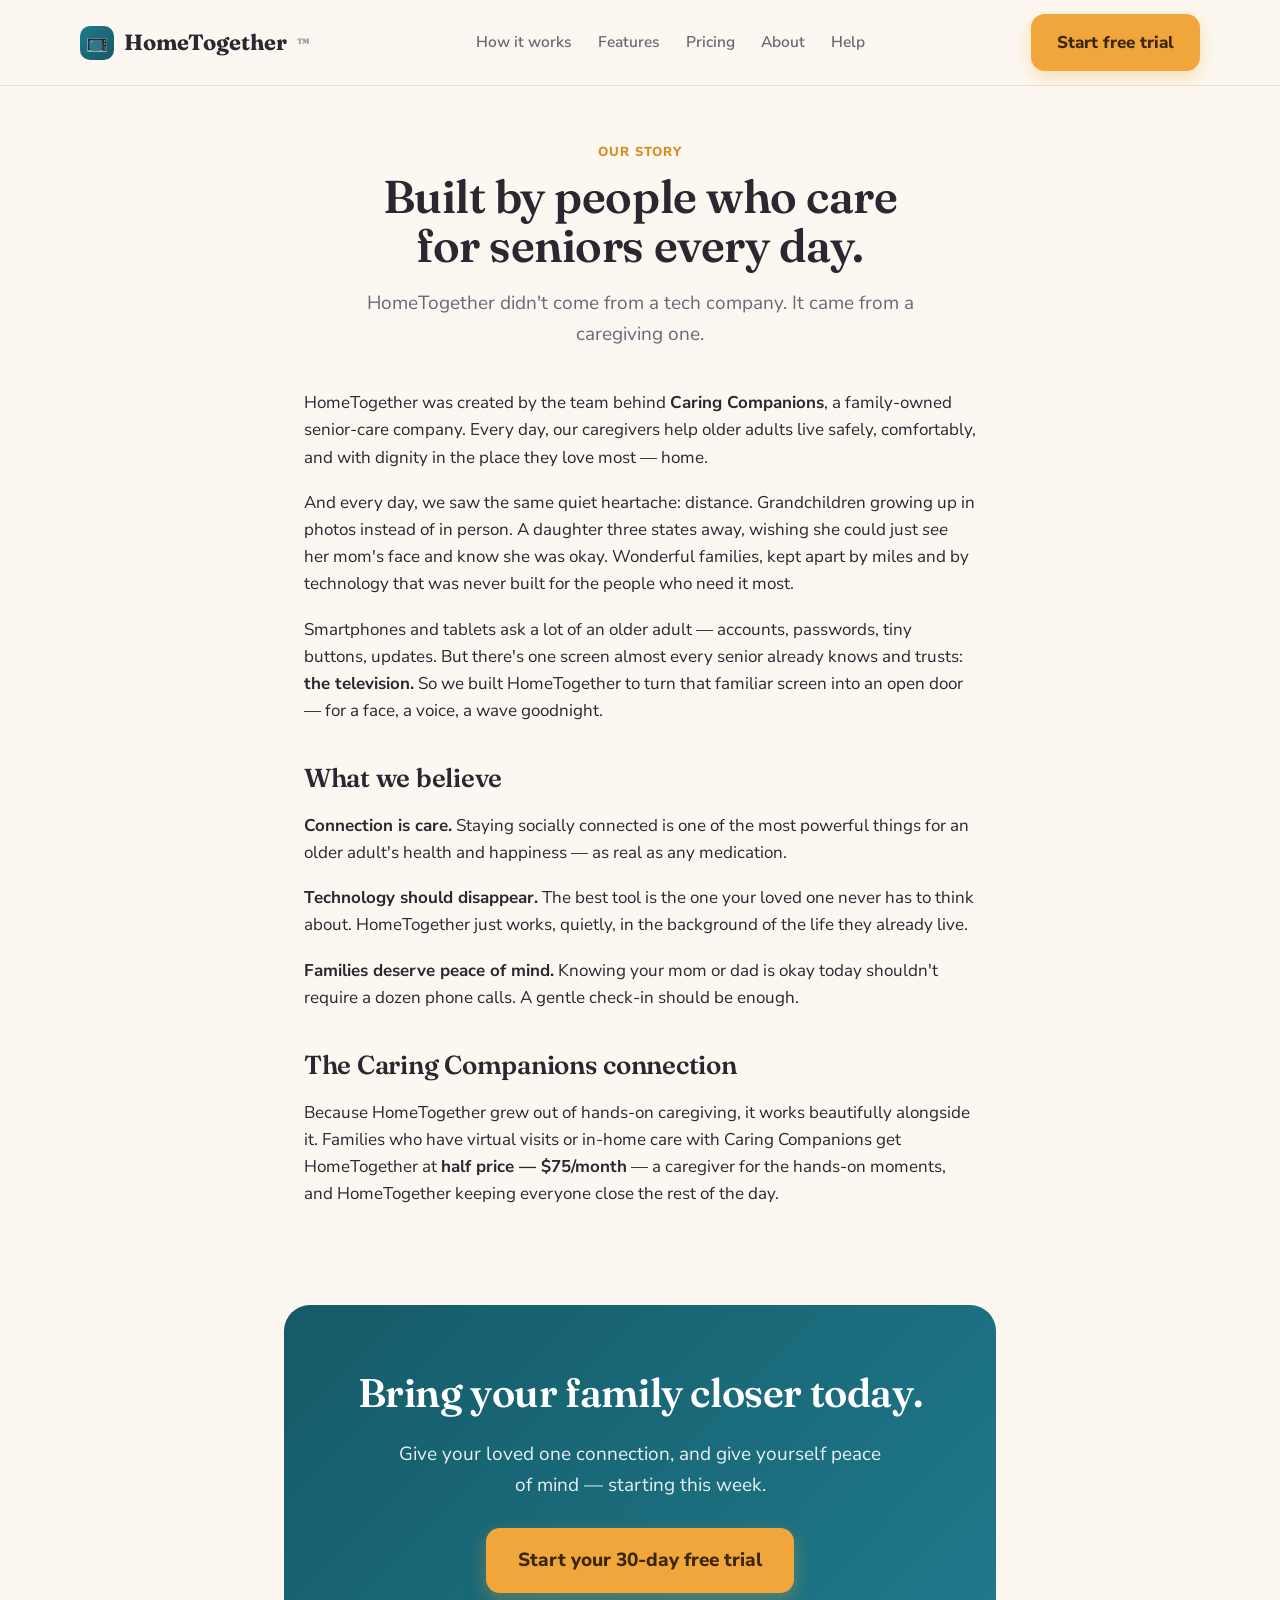
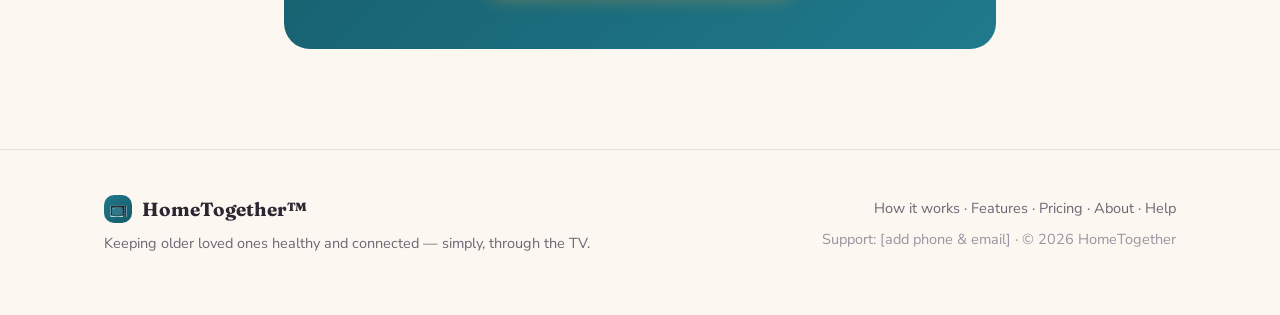
==== about.html @ 38fa2778 "HomeTogether: shared stylesheet + About & Help pages, wired nav - Extract all CSS into styles.css; i" ====
<!DOCTYPE html>
<html lang="en">
<head>
<meta charset="utf-8">
<meta name="viewport" content="width=device-width, initial-scale=1">
<title>About HomeTogether — Why We Built It</title>
<meta name="description" content="HomeTogether was created by the team behind Caring Companions to keep older loved ones connected to the people they love — simply, through the TV they already use.">
<link rel="canonical" href="https://tryhometogether.com/about.html">
<meta property="og:type" content="website">
<meta property="og:title" content="About HomeTogether — Why We Built It">
<meta property="og:description" content="Built by people who care for seniors every day, to keep families close no matter the distance.">
<meta property="og:url" content="https://tryhometogether.com/about.html">
<link rel="preconnect" href="https://fonts.googleapis.com">
<link rel="preconnect" href="https://fonts.gstatic.com" crossorigin>
<link href="https://fonts.googleapis.com/css2?family=Fraunces:opsz,wght@9..144,400;9..144,500;9..144,600;9..144,700&family=Nunito+Sans:wght@400;500;600;700;800&display=swap" rel="stylesheet">
<link rel="stylesheet" href="styles.css">
</head>
<body>

<header class="site">
  <div class="wrap row">
    <a class="brand" href="index.html"><span class="mark">📺</span>HomeTogether<span class="tm">™</span></a>
    <nav class="main">
      <a href="index.html#how">How it works</a>
      <a href="index.html#features">Features</a>
      <a href="index.html#pricing">Pricing</a>
      <a href="about.html">About</a>
      <a href="help.html">Help</a>
    </nav>
    <span class="hdr-cta"><a href="index.html#pricing" class="btn btn-primary">Start free trial</a></span>
  </div>
</header>

<section style="padding:56px 0 20px;text-align:center;">
  <div class="wrap narrow">
    <p class="sec-eyebrow">Our story</p>
    <h1 style="font-size:clamp(32px,5vw,46px);line-height:1.06;">Built by people who care for seniors every day.</h1>
    <p style="font-size:19px;color:var(--muted);margin:18px auto 0;max-width:52ch;">HomeTogether didn't come from a tech company. It came from a caregiving one.</p>
  </div>
</section>

<section style="padding-top:20px;">
  <div class="wrap prose">
    <p>HomeTogether was created by the team behind <b>Caring Companions</b>, a family‑owned senior‑care company. Every day, our caregivers help older adults live safely, comfortably, and with dignity in the place they love most — home.</p>
    <p>And every day, we saw the same quiet heartache: distance. Grandchildren growing up in photos instead of in person. A daughter three states away, wishing she could just <em>see</em> her mom's face and know she was okay. Wonderful families, kept apart by miles and by technology that was never built for the people who need it most.</p>
    <p>Smartphones and tablets ask a lot of an older adult — accounts, passwords, tiny buttons, updates. But there's one screen almost every senior already knows and trusts: <b>the television.</b> So we built HomeTogether to turn that familiar screen into an open door — for a face, a voice, a wave goodnight.</p>

    <h2>What we believe</h2>
    <p><b>Connection is care.</b> Staying socially connected is one of the most powerful things for an older adult's health and happiness — as real as any medication.</p>
    <p><b>Technology should disappear.</b> The best tool is the one your loved one never has to think about. HomeTogether just works, quietly, in the background of the life they already live.</p>
    <p><b>Families deserve peace of mind.</b> Knowing your mom or dad is okay today shouldn't require a dozen phone calls. A gentle check‑in should be enough.</p>

    <h2>The Caring Companions connection</h2>
    <p>Because HomeTogether grew out of hands‑on caregiving, it works beautifully alongside it. Families who have virtual visits or in‑home care with Caring Companions get HomeTogether at <b>half price — $75/month</b> — a caregiver for the hands‑on moments, and HomeTogether keeping everyone close the rest of the day.</p>
  </div>
</section>

<section style="padding:20px 0 60px;">
  <div class="wrap narrow center">
    <div class="final">
      <h2>Bring your family closer today.</h2>
      <p>Give your loved one connection, and give yourself peace of mind — starting this week.</p>
      <a href="index.html#pricing" class="btn btn-primary btn-lg">Start your 30‑day free trial</a>
    </div>
  </div>
</section>

<footer class="site">
  <div class="wrap frow">
    <div>
      <div class="brand" style="font-size:19px;margin-bottom:8px;"><span class="mark" style="width:28px;height:28px;font-size:15px;">📺</span>HomeTogether™</div>
      <div>Keeping older loved ones healthy and connected — simply, through the TV.</div>
    </div>
    <div style="text-align:right;">
      <div><a href="index.html#how">How it works</a> · <a href="index.html#features">Features</a> · <a href="index.html#pricing">Pricing</a> · <a href="about.html">About</a> · <a href="help.html">Help</a></div>
      <div style="margin-top:8px;color:var(--faint);">Support: <span>[add phone &amp; email]</span> · &copy; 2026 HomeTogether</div>
    </div>
  </div>
</footer>

</body>
</html>
---- styles.css ----
:root{
    --ivory:#FCF8F1; --panel:#FFFFFF; --panel-warm:#FBEFE0;
    --ink:#2B2630; --muted:#6E6675; --faint:#9A93A0;
    --sea:#1F7A8C;            /* trust / connection */
    --sea-deep:#155A68;
    --honey:#F0A63A;          /* warmth / CTA */
    --honey-deep:#D98A1C;
    --rose:#F3D9C6;
    --border:#EAE2D6;
    --good:#2C8A5B; --good-bg:#E3F3EA;
    --shadow:0 2px 6px rgba(43,38,48,.05), 0 16px 40px rgba(43,38,48,.07);
    --serif:'Fraunces',Georgia,serif;
    --sans:'Nunito Sans',-apple-system,BlinkMacSystemFont,'Segoe UI',Roboto,Helvetica,Arial,sans-serif;
  }
  *{box-sizing:border-box;}
  html{scroll-behavior:smooth;}
  body{margin:0;font-family:var(--sans);background:var(--ivory);color:var(--ink);font-size:17px;line-height:1.6;-webkit-font-smoothing:antialiased;}
  @media (prefers-reduced-motion:reduce){html{scroll-behavior:auto;} *{transition:none!important;animation:none!important;}}
  a{color:var(--sea-deep);text-decoration:none;}
  .wrap{max-width:1120px;margin:0 auto;padding:0 24px;}
  h1,h2,h3{font-family:var(--serif);font-weight:600;letter-spacing:-.01em;color:var(--ink);margin:0;text-wrap:balance;}

  /* buttons */
  .btn{display:inline-flex;align-items:center;justify-content:center;gap:9px;font-family:var(--sans);font-weight:800;
       font-size:17px;border-radius:14px;padding:15px 26px;border:none;cursor:pointer;text-decoration:none;transition:transform .12s ease,box-shadow .12s ease,background .15s ease;}
  .btn-primary{background:var(--honey);color:#3a2708;box-shadow:0 6px 18px rgba(240,166,58,.35);}
  .btn-primary:hover{background:var(--honey-deep);transform:translateY(-1px);color:#3a2708;}
  .btn-ghost{background:transparent;color:var(--sea-deep);border:2px solid var(--sea);}
  .btn-ghost:hover{background:#EAF4F6;}
  .btn-lg{font-size:19px;padding:17px 32px;}

  /* header */
  header.site{position:sticky;top:0;z-index:40;background:rgba(252,248,241,.9);backdrop-filter:blur(10px);-webkit-backdrop-filter:blur(10px);border-bottom:1px solid var(--border);}
  header.site .row{display:flex;align-items:center;justify-content:space-between;gap:16px;padding:14px 0;}
  .brand{display:flex;align-items:center;gap:10px;font-family:var(--serif);font-weight:700;font-size:22px;color:var(--ink);}
  .brand .mark{width:34px;height:34px;border-radius:10px;background:linear-gradient(135deg,var(--sea),var(--sea-deep));display:flex;align-items:center;justify-content:center;color:#fff;font-size:18px;}
  .brand .tm{font-size:12px;color:var(--faint);vertical-align:super;}
  nav.main{display:flex;align-items:center;gap:26px;}
  nav.main a{color:var(--muted);font-weight:600;font-size:15.5px;}
  nav.main a:hover{color:var(--ink);}
  .hdr-cta{display:inline-flex;}
  .burger{display:none;}
  @media (max-width:860px){ nav.main{display:none;} .hdr-cta .btn{padding:11px 18px;font-size:15px;} }

  /* hero */
  .hero{padding:56px 0 40px;}
  .hero-grid{display:grid;grid-template-columns:1.05fr .95fr;gap:44px;align-items:center;}
  .eyebrow{display:inline-flex;align-items:center;gap:8px;background:var(--panel-warm);color:var(--honey-deep);font-weight:800;font-size:13px;letter-spacing:.03em;text-transform:uppercase;padding:7px 14px;border-radius:999px;margin-bottom:20px;}
  .hero h1{font-size:clamp(34px,5.2vw,54px);line-height:1.04;}
  .hero h1 .u{color:var(--sea);}
  .hero p.sub{font-size:20px;color:var(--muted);margin:20px 0 28px;max-width:34ch;}
  .hero .cta-row{display:flex;flex-wrap:wrap;gap:14px;align-items:center;}
  .hero .price-note{font-size:15px;color:var(--muted);margin-top:16px;}
  .hero .price-note b{color:var(--ink);}
  .trust-row{display:flex;flex-wrap:wrap;gap:8px 22px;margin-top:26px;}
  .trust-row span{display:inline-flex;align-items:center;gap:8px;font-weight:700;font-size:14.5px;color:var(--sea-deep);}
  .trust-row .ck{color:var(--good);font-weight:900;}

  /* TV mock */
  .tv-scene{position:relative;}
  .tv{background:#20242b;border-radius:18px;padding:14px;box-shadow:var(--shadow);}
  .tv-screen{background:linear-gradient(160deg,#2C6E8F,#1F7A8C 60%,#155A68);border-radius:8px;aspect-ratio:16/10;padding:16px;display:flex;flex-direction:column;gap:12px;position:relative;overflow:hidden;}
  .call-strip{display:flex;gap:10px;flex:1;}
  .face{flex:1;border-radius:10px;background:rgba(255,255,255,.14);display:flex;flex-direction:column;align-items:center;justify-content:center;gap:8px;color:#fff;border:1px solid rgba(255,255,255,.18);}
  .ava{width:52px;height:52px;border-radius:50%;display:flex;align-items:center;justify-content:center;font-weight:800;font-size:20px;color:#20242b;font-family:var(--sans);}
  .face small{font-weight:700;font-size:13px;opacity:.95;}
  .call-bar{display:flex;align-items:center;justify-content:center;gap:14px;background:rgba(0,0,0,.22);border-radius:10px;padding:9px;}
  .cbtn{width:34px;height:34px;border-radius:50%;display:flex;align-items:center;justify-content:center;font-size:16px;}
  .tv-stand{width:120px;height:12px;background:#20242b;border-radius:0 0 8px 8px;margin:0 auto;}
  .tv-neck{width:16px;height:22px;background:#20242b;margin:0 auto;}
  .float-badge{position:absolute;background:var(--panel);border-radius:14px;box-shadow:var(--shadow);padding:12px 15px;display:flex;align-items:center;gap:10px;font-weight:700;font-size:14px;}
  .float-badge .ic{width:34px;height:34px;border-radius:9px;display:flex;align-items:center;justify-content:center;font-size:17px;}
  .fb1{top:-14px;right:-10px;} .fb2{bottom:24px;left:-22px;}
  @media (max-width:860px){ .hero-grid{grid-template-columns:1fr;gap:32px;} .hero p.sub{max-width:none;} .fb2{left:-4px;} }

  /* generic section */
  section{padding:60px 0;}
  .sec-eyebrow{text-align:center;color:var(--honey-deep);font-weight:800;font-size:13px;letter-spacing:.08em;text-transform:uppercase;margin:0 0 10px;}
  .sec-title{text-align:center;font-size:clamp(27px,3.6vw,38px);line-height:1.12;margin:0 auto 14px;max-width:16ch;}
  .sec-lede{text-align:center;color:var(--muted);font-size:18px;max-width:60ch;margin:0 auto 40px;}

  .band{background:var(--panel);border-top:1px solid var(--border);border-bottom:1px solid var(--border);}
  .band-warm{background:linear-gradient(180deg,#FDF3E6,#FBEFE0);}

  /* problem */
  .prob-grid{display:grid;grid-template-columns:repeat(3,1fr);gap:20px;}
  .prob{background:var(--ivory);border:1px solid var(--border);border-radius:16px;padding:26px 24px;text-align:center;}
  .prob .big{font-family:var(--serif);font-size:38px;font-weight:700;color:var(--sea);line-height:1;margin-bottom:8px;}
  .prob p{margin:0;color:var(--muted);font-size:15.5px;}

  /* steps */
  .steps{display:grid;grid-template-columns:repeat(3,1fr);gap:22px;}
  .step{background:var(--panel);border:1px solid var(--border);border-radius:18px;padding:30px 26px;box-shadow:var(--shadow);position:relative;}
  .step .n{position:absolute;top:-16px;left:26px;width:36px;height:36px;border-radius:50%;background:var(--sea);color:#fff;font-family:var(--serif);font-weight:700;display:flex;align-items:center;justify-content:center;font-size:18px;}
  .step .ic{font-size:30px;margin:6px 0 12px;}
  .step h3{font-size:20px;margin-bottom:8px;}
  .step p{margin:0;color:var(--muted);font-size:15.5px;}

  /* features */
  .feat-grid{display:grid;grid-template-columns:repeat(3,1fr);gap:18px;}
  .feat{background:var(--panel);border:1px solid var(--border);border-radius:16px;padding:24px;}
  .feat .ic{width:46px;height:46px;border-radius:12px;background:var(--panel-warm);display:flex;align-items:center;justify-content:center;font-size:22px;margin-bottom:14px;}
  .feat h3{font-size:18px;margin-bottom:6px;}
  .feat p{margin:0;color:var(--muted);font-size:15px;}
  @media (max-width:860px){ .prob-grid,.steps,.feat-grid{grid-template-columns:1fr;} }

  /* pricing */
  .price-card{max-width:520px;margin:0 auto;background:var(--panel);border:1px solid var(--border);border-radius:22px;box-shadow:var(--shadow);overflow:hidden;}
  .price-head{background:linear-gradient(135deg,var(--sea),var(--sea-deep));color:#fff;padding:28px 30px;text-align:center;}
  .price-head .dev{font-family:var(--serif);font-size:46px;font-weight:700;line-height:1;}
  .price-head .dev small{font-size:18px;font-weight:600;opacity:.85;}
  .price-head .then{margin-top:8px;font-size:16px;opacity:.92;font-weight:600;}
  .price-body{padding:26px 30px 30px;}
  .price-body ul{list-style:none;margin:0 0 22px;padding:0;display:flex;flex-direction:column;gap:12px;}
  .price-body li{display:flex;gap:11px;align-items:flex-start;font-size:16px;}
  .price-body li .ck{color:var(--good);font-weight:900;flex:0 0 auto;}
  .price-body .btn{width:100%;}
  .price-fine{text-align:center;color:var(--faint);font-size:13.5px;margin-top:14px;}
  .checkout-slot{margin-top:6px;}
  .cc-offer{background:linear-gradient(135deg,#EAF4F6,#FBEFE0);border:1px solid var(--rose);border-radius:16px;padding:16px 18px;margin:0 0 20px;text-align:center;}
  .cc-offer-tag{font-weight:800;font-size:13px;letter-spacing:.02em;color:var(--sea-deep);text-transform:uppercase;}
  .cc-offer-price{font-family:var(--serif);font-size:24px;font-weight:600;color:var(--ink);margin:4px 0 4px;}
  .cc-offer-price b{color:var(--sea-deep);}
  .cc-offer p{margin:0;font-size:14px;color:var(--muted);}
  .specs-grid{display:grid;grid-template-columns:1fr 1fr;gap:18px;max-width:820px;margin:0 auto;}
  .spec-card{background:var(--panel);border:1px solid var(--border);border-radius:16px;padding:24px 26px;}
  .spec-card h3{font-size:19px;margin-bottom:14px;}
  .spec-list{list-style:none;margin:0;padding:0;display:flex;flex-direction:column;gap:10px;}
  .spec-list li{position:relative;padding-left:24px;color:var(--muted);font-size:15.5px;}
  .spec-list li::before{content:"✓";position:absolute;left:0;color:var(--good);font-weight:900;}
  .cc-band{background:linear-gradient(135deg,#EAF4F6,#FBEFE0);border:1px solid var(--rose);border-radius:22px;padding:34px 38px;box-shadow:var(--shadow);}
  .cc-band-text{max-width:66ch;}
  @media (max-width:860px){ .specs-grid{grid-template-columns:1fr;} .cc-band{padding:26px 24px;} }

  /* FAQ */
  .faq{max-width:760px;margin:0 auto;}
  details.q{background:var(--panel);border:1px solid var(--border);border-radius:14px;margin-bottom:12px;overflow:hidden;}
  details.q summary{list-style:none;cursor:pointer;padding:20px 22px;font-family:var(--serif);font-weight:600;font-size:18.5px;display:flex;justify-content:space-between;align-items:center;gap:14px;}
  details.q summary::-webkit-details-marker{display:none;}
  details.q summary .pm{color:var(--honey-deep);font-size:22px;flex:0 0 auto;transition:transform .15s ease;}
  details.q[open] summary .pm{transform:rotate(45deg);}
  details.q .a{padding:0 22px 20px;color:var(--muted);font-size:16px;}

  /* final cta */
  .final{background:linear-gradient(135deg,var(--sea-deep),var(--sea));color:#fff;text-align:center;border-radius:26px;padding:56px 30px;}
  .final h2{color:#fff;font-size:clamp(28px,4vw,40px);margin-bottom:14px;}
  .final p{color:rgba(255,255,255,.9);font-size:19px;max-width:44ch;margin:0 auto 28px;}

  footer.site{padding:44px 0 60px;color:var(--muted);font-size:14.5px;border-top:1px solid var(--border);margin-top:40px;}
  footer.site .frow{display:flex;flex-wrap:wrap;justify-content:space-between;gap:20px;align-items:center;}
  footer.site a{color:var(--muted);}
  footer.site a:hover{color:var(--ink);}
  .todo{background:#FFF7E6;border:1px dashed var(--honey-deep);border-radius:12px;padding:14px 16px;font-size:14px;color:#7a5410;margin-top:14px;text-align:left;}
  .todo b{color:#5a3d0a;}

/* ---- order confirmation / generic page bits ---- */
.check{width:74px;height:74px;border-radius:50%;background:var(--good-bg);color:var(--good);display:flex;align-items:center;justify-content:center;font-size:38px;margin:0 auto 22px;}
.steps-v{display:flex;flex-direction:column;gap:18px;}
.step-v{display:flex;gap:16px;align-items:flex-start;}
.step-v .n{flex:0 0 auto;width:38px;height:38px;border-radius:50%;background:var(--sea);color:#fff;font-family:var(--serif);font-weight:700;font-size:18px;display:flex;align-items:center;justify-content:center;}
.step-v h3{font-size:17.5px;margin-bottom:3px;}
.step-v p{margin:0;color:var(--muted);font-size:15.5px;}
.support{background:var(--panel-warm);border:1px solid var(--rose);border-radius:16px;padding:22px 24px;text-align:center;}
.support h3{font-size:18px;margin-bottom:6px;}
.support p{margin:0;color:var(--muted);font-size:15.5px;}
.prose{max-width:720px;margin:0 auto;}
.prose p{color:var(--ink);font-size:17px;margin:0 0 18px;}
.prose h2{font-family:var(--serif);font-weight:600;font-size:26px;color:var(--ink);margin:34px 0 12px;}
.narrow{max-width:760px;margin:0 auto;}
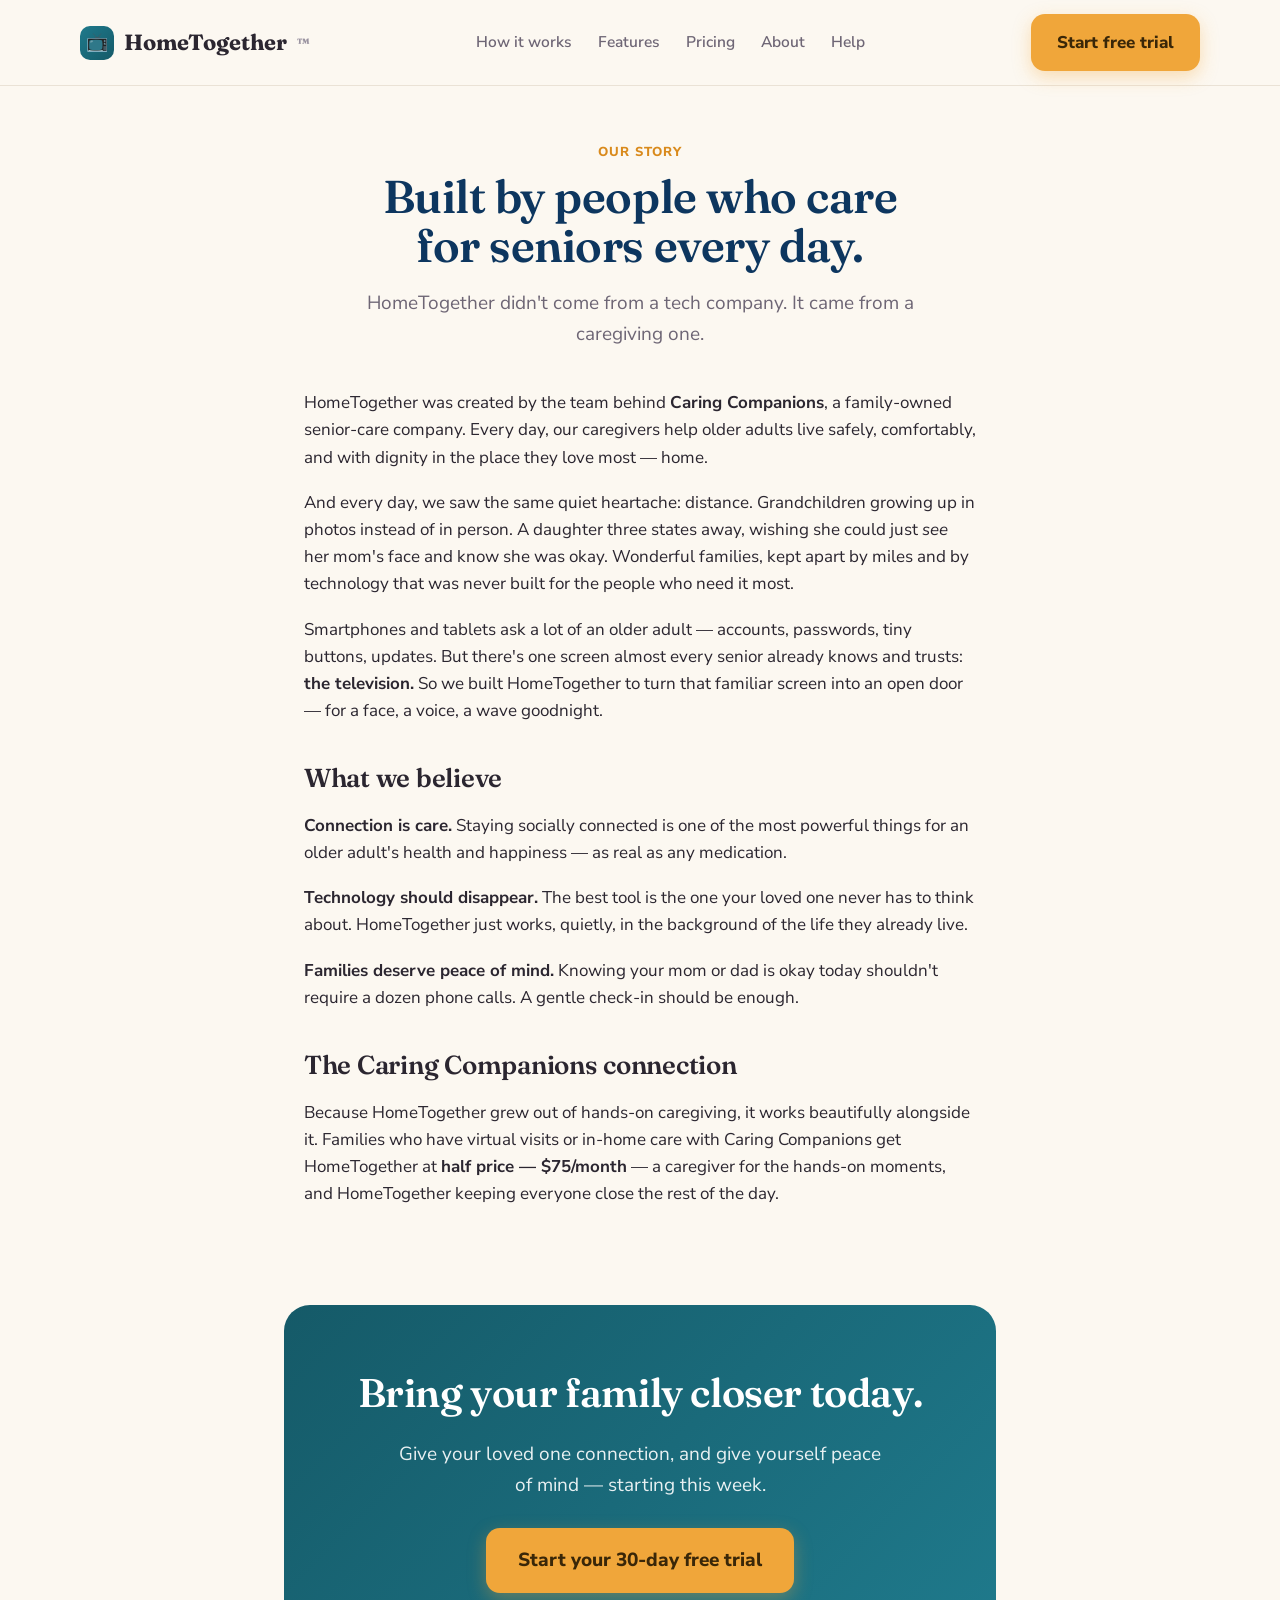
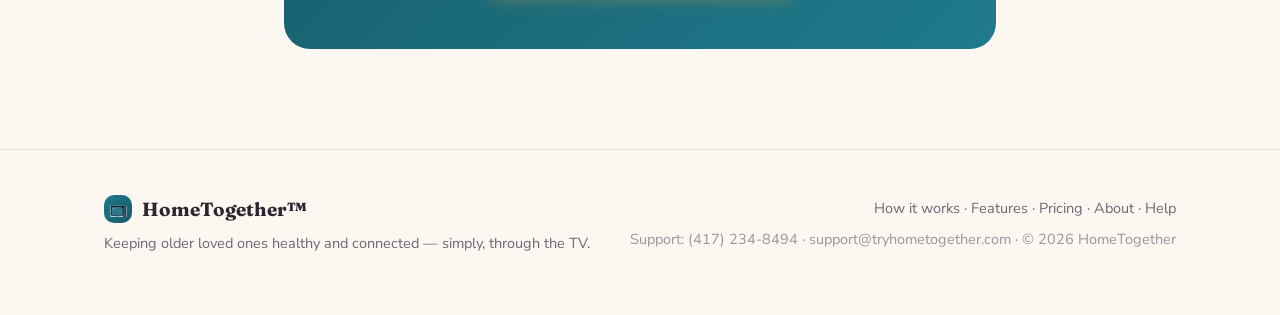
==== commit 17a70e67: "Fill support contact site-wide: (417) 234-8494 + support@tryhometogether.com tel:/mailto: links in t" ====
--- a/about.html
+++ b/about.html
@@ -73,7 +73,7 @@
     </div>
     <div style="text-align:right;">
       <div><a href="index.html#how">How it works</a> · <a href="index.html#features">Features</a> · <a href="index.html#pricing">Pricing</a> · <a href="about.html">About</a> · <a href="help.html">Help</a></div>
-      <div style="margin-top:8px;color:var(--faint);">Support: <span>[add phone &amp; email]</span> · &copy; 2026 HomeTogether</div>
+      <div style="margin-top:8px;color:var(--faint);">Support: (417) 234-8494 &middot; support@tryhometogether.com · &copy; 2026 HomeTogether</div>
     </div>
   </div>
 </footer>
--- a/styles.css
+++ b/styles.css
@@ -1,6 +1,7 @@
 :root{
     --ivory:#FCF8F1; --panel:#FFFFFF; --panel-warm:#FBEFE0;
     --ink:#2B2630; --muted:#6E6675; --faint:#9A93A0;
+    --heading:#0D365F;        /* navy logo blue — matches mo-care */
     --sea:#1F7A8C;            /* trust / connection */
     --sea-deep:#155A68;
     --honey:#F0A63A;          /* warmth / CTA */
@@ -18,7 +19,7 @@
   @media (prefers-reduced-motion:reduce){html{scroll-behavior:auto;} *{transition:none!important;animation:none!important;}}
   a{color:var(--sea-deep);text-decoration:none;}
   .wrap{max-width:1120px;margin:0 auto;padding:0 24px;}
-  h1,h2,h3{font-family:var(--serif);font-weight:600;letter-spacing:-.01em;color:var(--ink);margin:0;text-wrap:balance;}
+  h1,h2,h3{font-family:var(--serif);font-weight:600;letter-spacing:-.01em;color:var(--heading);margin:0;text-wrap:balance;}
 
   /* buttons */
   .btn{display:inline-flex;align-items:center;justify-content:center;gap:9px;font-family:var(--sans);font-weight:800;
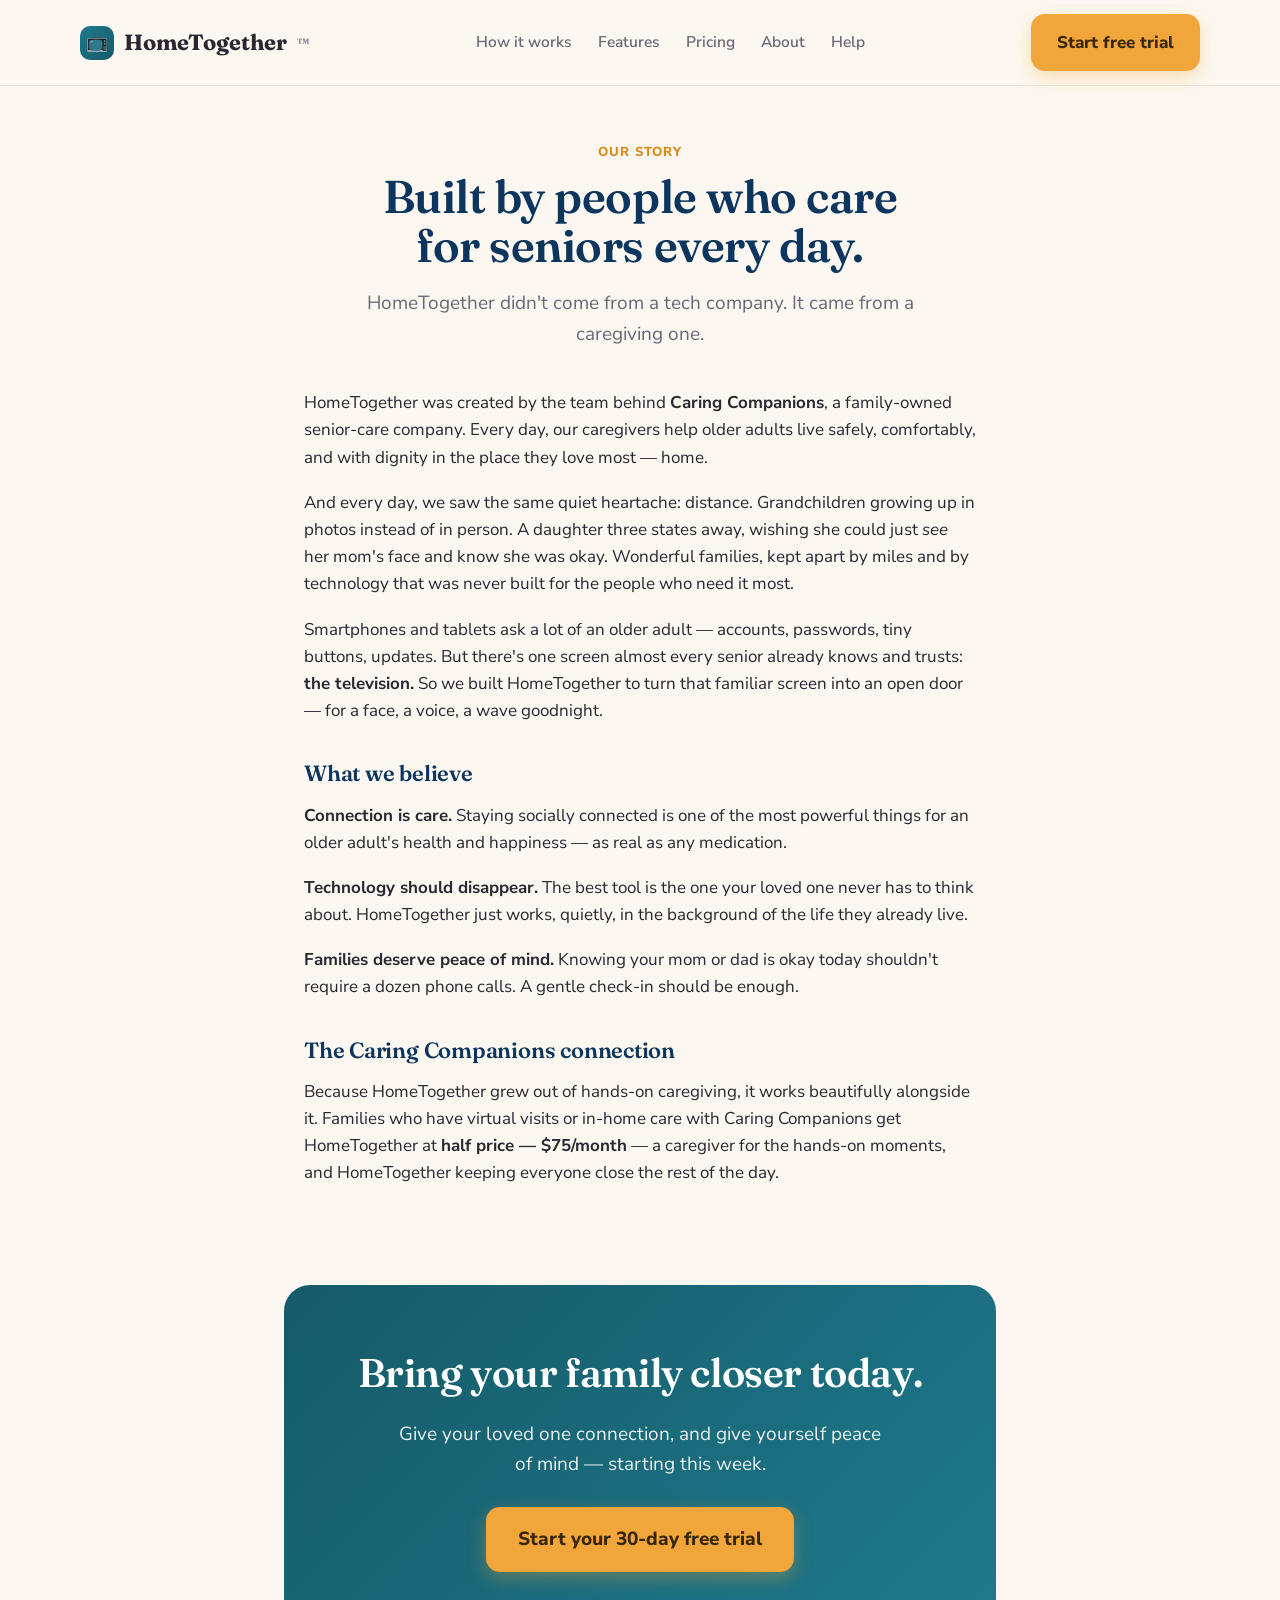
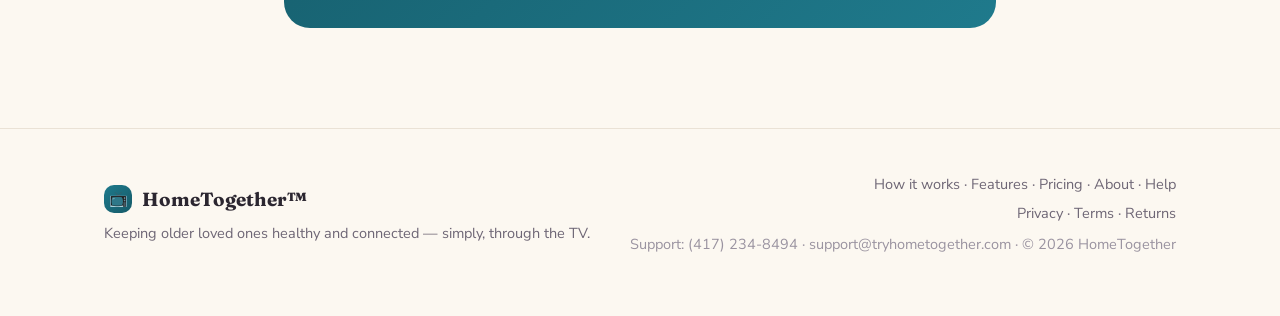
==== commit a4119ffd: "Add legal pages: Privacy Policy, Terms of Service, Return & Refund Policy - Privacy: health/wellness" ====
--- a/about.html
+++ b/about.html
@@ -20,6 +20,8 @@
 <header class="site">
   <div class="wrap row">
     <a class="brand" href="index.html"><span class="mark">📺</span>HomeTogether<span class="tm">™</span></a>
+    <input type="checkbox" id="ht-navtog" class="ht-navtog" aria-hidden="true" tabindex="-1">
+    <label for="ht-navtog" class="ht-burger" aria-label="Open menu"><span></span><span></span><span></span></label>
     <nav class="main">
       <a href="index.html#how">How it works</a>
       <a href="index.html#features">Features</a>
@@ -73,6 +75,7 @@
     </div>
     <div style="text-align:right;">
       <div><a href="index.html#how">How it works</a> · <a href="index.html#features">Features</a> · <a href="index.html#pricing">Pricing</a> · <a href="about.html">About</a> · <a href="help.html">Help</a></div>
+      <div style="margin-top:6px;"><a href="privacy.html">Privacy</a> · <a href="terms.html">Terms</a> · <a href="returns.html">Returns</a></div>
       <div style="margin-top:8px;color:var(--faint);">Support: (417) 234-8494 &middot; support@tryhometogether.com · &copy; 2026 HomeTogether</div>
     </div>
   </div>
--- a/styles.css
+++ b/styles.css
@@ -7,6 +7,8 @@
     --honey:#F0A63A;          /* warmth / CTA */
     --honey-deep:#D98A1C;
     --rose:#F3D9C6;
+    --soft-teal:#EAF4F6;
+    --mint:#8FD1C7;
     --border:#EAE2D6;
     --good:#2C8A5B; --good-bg:#E3F3EA;
     --shadow:0 2px 6px rgba(43,38,48,.05), 0 16px 40px rgba(43,38,48,.07);
@@ -41,7 +43,25 @@
   nav.main a:hover{color:var(--ink);}
   .hdr-cta{display:inline-flex;}
   .burger{display:none;}
-  @media (max-width:860px){ nav.main{display:none;} .hdr-cta .btn{padding:11px 18px;font-size:15px;} }
+  .ht-navtog{position:absolute;width:1px;height:1px;opacity:0;pointer-events:none;}
+  .ht-burger{display:none;flex-direction:column;justify-content:center;gap:5px;width:34px;height:34px;cursor:pointer;margin-left:auto;}
+  .ht-burger span{display:block;height:2px;width:22px;background:var(--ink);border-radius:2px;transition:transform .2s ease,opacity .2s ease;}
+  @media (max-width:1000px){
+    header.site .row{position:relative;}
+    .ht-burger{display:flex;}
+    .hdr-cta .btn{padding:11px 18px;font-size:15px;}
+    nav.main{display:none;position:absolute;top:100%;left:0;right:0;flex-direction:column;align-items:stretch;gap:0;
+             background:var(--ivory);border-bottom:1px solid var(--border);padding:4px 0 12px;
+             box-shadow:0 10px 24px rgba(0,0,0,.08);z-index:50;}
+    .ht-navtog:checked ~ nav.main{display:flex;}
+    .ht-navtog:checked ~ .ht-burger span:nth-child(1){transform:translateY(7px) rotate(45deg);}
+    .ht-navtog:checked ~ .ht-burger span:nth-child(2){opacity:0;}
+    .ht-navtog:checked ~ .ht-burger span:nth-child(3){transform:translateY(-7px) rotate(-45deg);}
+    nav.main a{padding:13px 24px;font-size:15px;border-top:1px solid var(--border);}
+  }
+  @media (max-width:620px){ .hdr-cta{display:none;} }
+  @media (min-width:1001px) and (max-width:1120px){ nav.main{gap:18px;} nav.main a{font-size:14.5px;} }
+  @media (min-width:1001px) and (max-width:1120px){ nav.main{gap:18px;} nav.main a{font-size:14.5px;} }
 
   /* hero */
   .hero{padding:56px 0 40px;}
@@ -59,6 +79,13 @@
 
   /* TV mock */
   .tv-scene{position:relative;}
+  .hero-photo{width:100%;height:auto;border-radius:16px;box-shadow:var(--shadow);display:block;}
+  .split{display:grid;grid-template-columns:1fr 1fr;gap:44px;align-items:center;max-width:1000px;margin:0 auto;}
+  .split>img{width:100%;height:auto;border-radius:16px;box-shadow:var(--shadow);display:block;}
+  .split.rev>img{order:2;}
+  .split h2{text-align:left;font-family:var(--serif);font-weight:600;font-size:clamp(24px,3.2vw,32px);color:var(--heading);margin:0 0 12px;letter-spacing:-.01em;}
+  .split p.tx{color:var(--muted);font-size:16.5px;line-height:1.7;margin:0;}
+  @media(max-width:760px){ .split{grid-template-columns:1fr;gap:22px;} .split>img,.split.rev>img{order:-1;} }
   .tv{background:#20242b;border-radius:18px;padding:14px;box-shadow:var(--shadow);}
   .tv-screen{background:linear-gradient(160deg,#2C6E8F,#1F7A8C 60%,#155A68);border-radius:8px;aspect-ratio:16/10;padding:16px;display:flex;flex-direction:column;gap:12px;position:relative;overflow:hidden;}
   .call-strip{display:flex;gap:10px;flex:1;}
@@ -129,6 +156,12 @@
   .spec-list{list-style:none;margin:0;padding:0;display:flex;flex-direction:column;gap:10px;}
   .spec-list li{position:relative;padding-left:24px;color:var(--muted);font-size:15.5px;}
   .spec-list li::before{content:"✓";position:absolute;left:0;color:var(--good);font-weight:900;}
+  .wk-title{font-family:var(--serif);font-size:22px;font-weight:600;color:var(--heading);margin:0 0 6px;}
+  .wk-rows{display:flex;flex-direction:column;}
+  .wk-row{display:flex;justify-content:space-between;align-items:baseline;padding:11px 0;border-top:1px solid var(--border);font-size:15.5px;color:var(--muted);}
+  .wk-row:first-of-type{border-top:none;}
+  .wk-row b{font-family:var(--serif);font-size:23px;color:var(--heading);font-weight:600;}
+  .wk-row .per{font-size:13px;color:var(--muted);font-family:var(--sans);font-weight:400;margin-left:2px;}
   .cc-band{background:linear-gradient(135deg,#EAF4F6,#FBEFE0);border:1px solid var(--rose);border-radius:22px;padding:34px 38px;box-shadow:var(--shadow);}
   .cc-band-text{max-width:66ch;}
   @media (max-width:860px){ .specs-grid{grid-template-columns:1fr;} .cc-band{padding:26px 24px;} }
@@ -166,5 +199,10 @@
 .support p{margin:0;color:var(--muted);font-size:15.5px;}
 .prose{max-width:720px;margin:0 auto;}
 .prose p{color:var(--ink);font-size:17px;margin:0 0 18px;}
-.prose h2{font-family:var(--serif);font-weight:600;font-size:26px;color:var(--ink);margin:34px 0 12px;}
+.prose h2{font-family:var(--serif);font-weight:600;font-size:22px;color:var(--heading);margin:32px 0 10px;}
+.prose ul{margin:0 0 18px;padding-left:22px;color:var(--ink);font-size:16px;line-height:1.7;}
+.prose ul li{margin-bottom:8px;}
+.prose a{color:var(--sea-deep);border-bottom:1px solid var(--rose);}
+.callout-legal{background:var(--soft-teal);border:1px solid var(--rose);border-radius:12px;padding:16px 20px;margin:2px 0 22px;font-size:16px;line-height:1.6;color:var(--ink);}
+.callout-legal b{color:var(--heading);}
 .narrow{max-width:760px;margin:0 auto;}
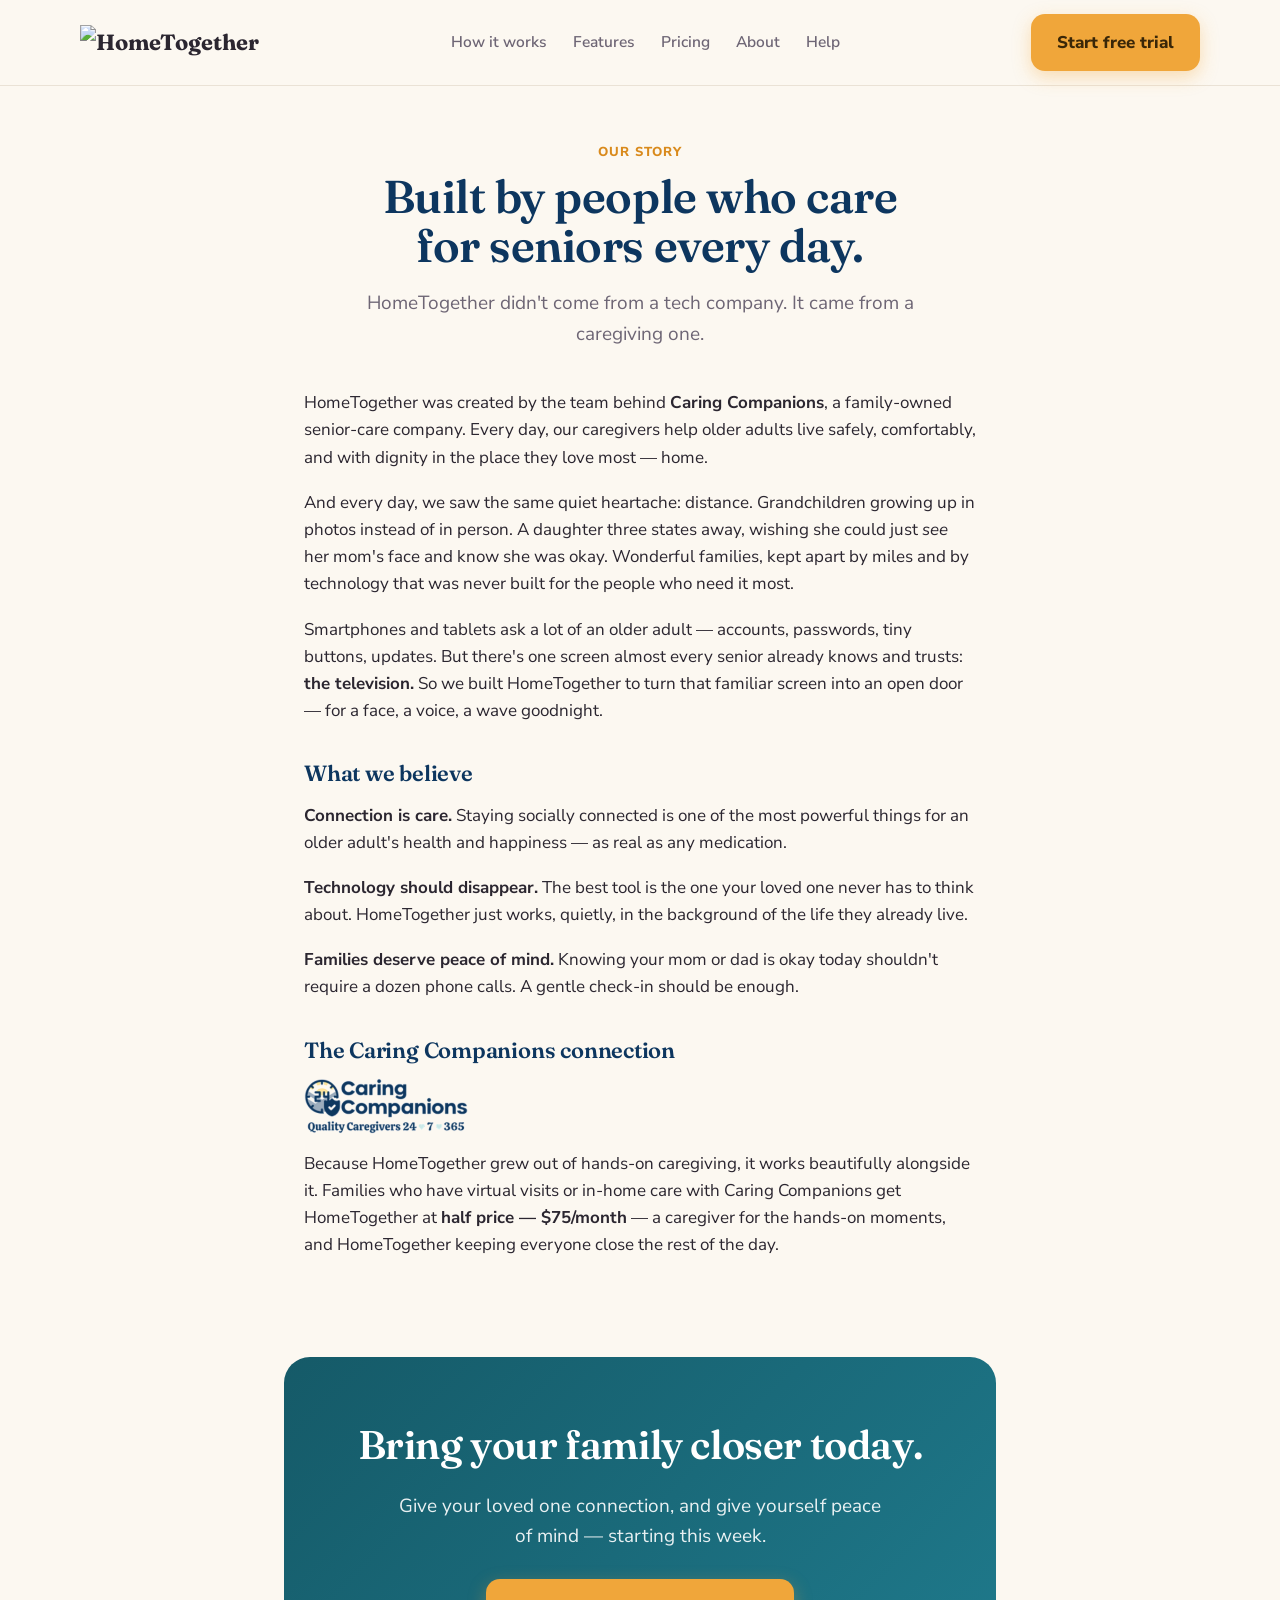
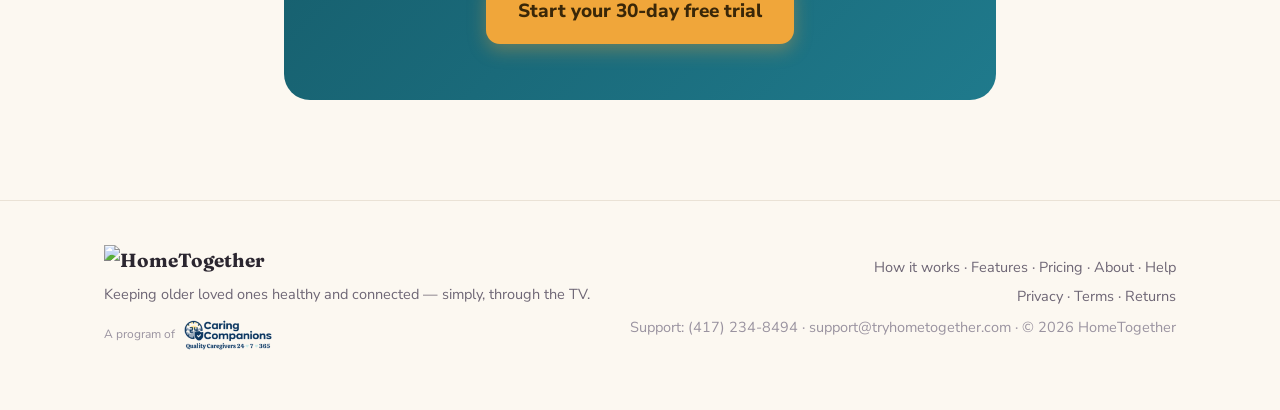
==== commit 3f207034: "Add Caring Companions as a trust endorsement (not a co-header) - Extracted + cleaned the CC logo (as" ====
--- a/about.html
+++ b/about.html
@@ -19,7 +19,7 @@
 
 <header class="site">
   <div class="wrap row">
-    <a class="brand" href="index.html"><span class="mark">📺</span>HomeTogether<span class="tm">™</span></a>
+    <a class="brand" href="index.html"><img src="assets/logo.png" alt="HomeTogether" class="brand-logo"></a>
     <input type="checkbox" id="ht-navtog" class="ht-navtog" aria-hidden="true" tabindex="-1">
     <label for="ht-navtog" class="ht-burger" aria-label="Open menu"><span></span><span></span><span></span></label>
     <nav class="main">
@@ -53,6 +53,7 @@
     <p><b>Families deserve peace of mind.</b> Knowing your mom or dad is okay today shouldn't require a dozen phone calls. A gentle check‑in should be enough.</p>
 
     <h2>The Caring Companions connection</h2>
+    <img src="assets/caring-companions-logo.png" alt="Caring Companions — Quality Caregivers 24/7/365" style="height:56px;width:auto;margin:4px 0 16px;display:block;">
     <p>Because HomeTogether grew out of hands‑on caregiving, it works beautifully alongside it. Families who have virtual visits or in‑home care with Caring Companions get HomeTogether at <b>half price — $75/month</b> — a caregiver for the hands‑on moments, and HomeTogether keeping everyone close the rest of the day.</p>
   </div>
 </section>
@@ -70,8 +71,9 @@
 <footer class="site">
   <div class="wrap frow">
     <div>
-      <div class="brand" style="font-size:19px;margin-bottom:8px;"><span class="mark" style="width:28px;height:28px;font-size:15px;">📺</span>HomeTogether™</div>
+      <div class="brand" style="font-size:19px;margin-bottom:8px;"><img src="assets/logo.png" alt="HomeTogether" style="height:30px;width:auto;display:block"></div>
       <div>Keeping older loved ones healthy and connected — simply, through the TV.</div>
+      <div style="margin-top:14px;display:flex;align-items:center;gap:9px;"><span style="font-size:12px;color:var(--faint);white-space:nowrap;">A program of</span><img src="assets/caring-companions-logo.png" alt="Caring Companions" style="height:30px;width:auto;display:block;"></div>
     </div>
     <div style="text-align:right;">
       <div><a href="index.html#how">How it works</a> · <a href="index.html#features">Features</a> · <a href="index.html#pricing">Pricing</a> · <a href="about.html">About</a> · <a href="help.html">Help</a></div>
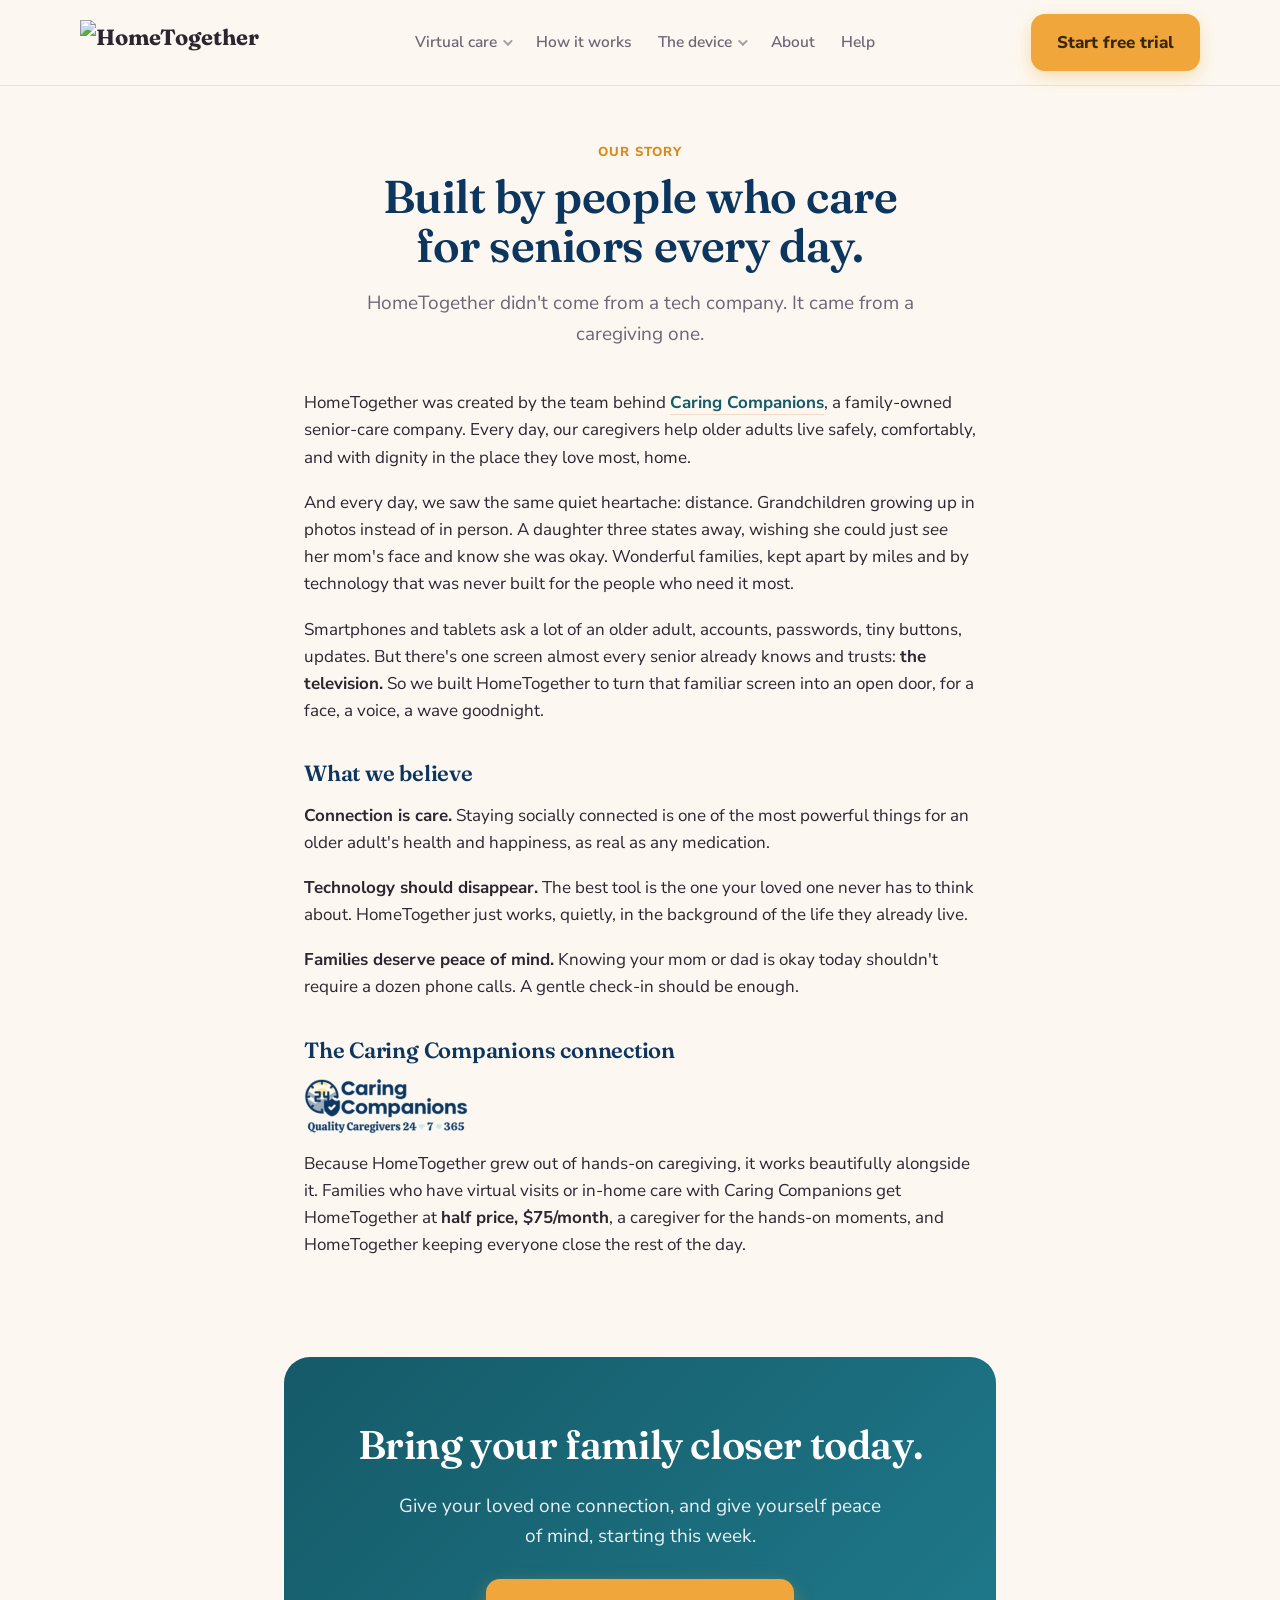
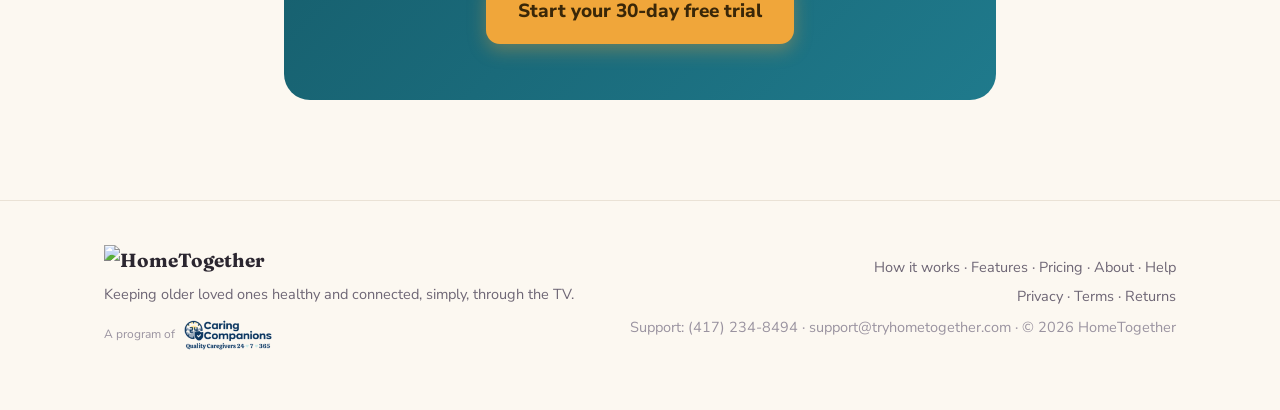
==== commit 5e909d07: "HomeTogether site: nav dropdowns, brand navy/teal, weekly pricing, real assets, no-wifi note, brand-" ====
--- a/about.html
+++ b/about.html
@@ -3,11 +3,11 @@
 <head>
 <meta charset="utf-8">
 <meta name="viewport" content="width=device-width, initial-scale=1">
-<title>About HomeTogether — Why We Built It</title>
-<meta name="description" content="HomeTogether was created by the team behind Caring Companions to keep older loved ones connected to the people they love — simply, through the TV they already use.">
+<title>About HomeTogether, Why We Built It</title>
+<meta name="description" content="HomeTogether was created by the team behind Caring Companions to keep older loved ones connected to the people they love, simply, through the TV they already use.">
 <link rel="canonical" href="https://tryhometogether.com/about.html">
 <meta property="og:type" content="website">
-<meta property="og:title" content="About HomeTogether — Why We Built It">
+<meta property="og:title" content="About HomeTogether, Why We Built It">
 <meta property="og:description" content="Built by people who care for seniors every day, to keep families close no matter the distance.">
 <meta property="og:url" content="https://tryhometogether.com/about.html">
 <link rel="preconnect" href="https://fonts.googleapis.com">
@@ -23,9 +23,23 @@
     <input type="checkbox" id="ht-navtog" class="ht-navtog" aria-hidden="true" tabindex="-1">
     <label for="ht-navtog" class="ht-burger" aria-label="Open menu"><span></span><span></span><span></span></label>
     <nav class="main">
+      <span class="ht-group">
+        <a href="index.html#visits" class="ht-top">Virtual care<i class="ht-caret"></i></a>
+        <span class="ht-dd">
+          <a href="index.html#visits">Virtual visits</a>
+          <a href="index.html#visit-pricing">Build your plan<span class="ht-dd-sub">Pick tasks &amp; see your price</span></a>
+          <a href="index.html#safety">Safety &amp; alerts</a>
+        </span>
+      </span>
       <a href="index.html#how">How it works</a>
-      <a href="index.html#features">Features</a>
-      <a href="index.html#pricing">Pricing</a>
+      <span class="ht-group">
+        <a href="index.html#features" class="ht-top">The device<i class="ht-caret"></i></a>
+        <span class="ht-dd">
+          <a href="index.html#features">What you get</a>
+          <a href="index.html#pricing">Device &amp; pricing</a>
+          <a href="index.html#faq">Common questions</a>
+        </span>
+      </span>
       <a href="about.html">About</a>
       <a href="help.html">Help</a>
     </nav>
@@ -43,18 +57,18 @@
 
 <section style="padding-top:20px;">
   <div class="wrap prose">
-    <p>HomeTogether was created by the team behind <b>Caring Companions</b>, a family‑owned senior‑care company. Every day, our caregivers help older adults live safely, comfortably, and with dignity in the place they love most — home.</p>
+    <p>HomeTogether was created by the team behind <a href="https://mo-care.com" target="_blank" rel="noopener"><b>Caring Companions</b></a>, a family‑owned senior‑care company. Every day, our caregivers help older adults live safely, comfortably, and with dignity in the place they love most, home.</p>
     <p>And every day, we saw the same quiet heartache: distance. Grandchildren growing up in photos instead of in person. A daughter three states away, wishing she could just <em>see</em> her mom's face and know she was okay. Wonderful families, kept apart by miles and by technology that was never built for the people who need it most.</p>
-    <p>Smartphones and tablets ask a lot of an older adult — accounts, passwords, tiny buttons, updates. But there's one screen almost every senior already knows and trusts: <b>the television.</b> So we built HomeTogether to turn that familiar screen into an open door — for a face, a voice, a wave goodnight.</p>
+    <p>Smartphones and tablets ask a lot of an older adult, accounts, passwords, tiny buttons, updates. But there's one screen almost every senior already knows and trusts: <b>the television.</b> So we built HomeTogether to turn that familiar screen into an open door, for a face, a voice, a wave goodnight.</p>
 
     <h2>What we believe</h2>
-    <p><b>Connection is care.</b> Staying socially connected is one of the most powerful things for an older adult's health and happiness — as real as any medication.</p>
+    <p><b>Connection is care.</b> Staying socially connected is one of the most powerful things for an older adult's health and happiness, as real as any medication.</p>
     <p><b>Technology should disappear.</b> The best tool is the one your loved one never has to think about. HomeTogether just works, quietly, in the background of the life they already live.</p>
     <p><b>Families deserve peace of mind.</b> Knowing your mom or dad is okay today shouldn't require a dozen phone calls. A gentle check‑in should be enough.</p>
 
     <h2>The Caring Companions connection</h2>
-    <img src="assets/caring-companions-logo.png" alt="Caring Companions — Quality Caregivers 24/7/365" style="height:56px;width:auto;margin:4px 0 16px;display:block;">
-    <p>Because HomeTogether grew out of hands‑on caregiving, it works beautifully alongside it. Families who have virtual visits or in‑home care with Caring Companions get HomeTogether at <b>half price — $75/month</b> — a caregiver for the hands‑on moments, and HomeTogether keeping everyone close the rest of the day.</p>
+    <img src="assets/caring-companions-logo.png" alt="Caring Companions, Quality Caregivers 24/7/365" style="height:56px;width:auto;margin:4px 0 16px;display:block;">
+    <p>Because HomeTogether grew out of hands‑on caregiving, it works beautifully alongside it. Families who have virtual visits or in‑home care with Caring Companions get HomeTogether at <b>half price, $75/month</b>, a caregiver for the hands‑on moments, and HomeTogether keeping everyone close the rest of the day.</p>
   </div>
 </section>
 
@@ -62,7 +76,7 @@
   <div class="wrap narrow center">
     <div class="final">
       <h2>Bring your family closer today.</h2>
-      <p>Give your loved one connection, and give yourself peace of mind — starting this week.</p>
+      <p>Give your loved one connection, and give yourself peace of mind, starting this week.</p>
       <a href="index.html#pricing" class="btn btn-primary btn-lg">Start your 30‑day free trial</a>
     </div>
   </div>
@@ -72,8 +86,8 @@
   <div class="wrap frow">
     <div>
       <div class="brand" style="font-size:19px;margin-bottom:8px;"><img src="assets/logo.png" alt="HomeTogether" style="height:30px;width:auto;display:block"></div>
-      <div>Keeping older loved ones healthy and connected — simply, through the TV.</div>
-      <div style="margin-top:14px;display:flex;align-items:center;gap:9px;"><span style="font-size:12px;color:var(--faint);white-space:nowrap;">A program of</span><img src="assets/caring-companions-logo.png" alt="Caring Companions" style="height:30px;width:auto;display:block;"></div>
+      <div>Keeping older loved ones healthy and connected, simply, through the TV.</div>
+      <div style="margin-top:14px;display:flex;align-items:center;gap:9px;"><span style="font-size:12px;color:var(--faint);white-space:nowrap;">A program of</span><a href="https://mo-care.com" target="_blank" rel="noopener" style="line-height:0" aria-label="Caring Companions"><img src="assets/caring-companions-logo.png" alt="Caring Companions" style="height:30px;width:auto;display:block;"></a></div>
     </div>
     <div style="text-align:right;">
       <div><a href="index.html#how">How it works</a> · <a href="index.html#features">Features</a> · <a href="index.html#pricing">Pricing</a> · <a href="about.html">About</a> · <a href="help.html">Help</a></div>
--- a/styles.css
+++ b/styles.css
@@ -38,30 +38,52 @@
   .brand{display:flex;align-items:center;gap:10px;font-family:var(--serif);font-weight:700;font-size:22px;color:var(--ink);}
   .brand .mark{width:34px;height:34px;border-radius:10px;background:linear-gradient(135deg,var(--sea),var(--sea-deep));display:flex;align-items:center;justify-content:center;color:#fff;font-size:18px;}
   .brand .tm{font-size:12px;color:var(--faint);vertical-align:super;}
+  .brand-logo{height:46px;width:auto;display:block;}
+  @media (max-width:620px){ .brand-logo{height:40px;} }
   nav.main{display:flex;align-items:center;gap:26px;}
-  nav.main a{color:var(--muted);font-weight:600;font-size:15.5px;}
-  nav.main a:hover{color:var(--ink);}
+  nav.main > a, .ht-top{color:var(--muted);font-weight:600;font-size:15.5px;text-decoration:none;}
+  nav.main > a:hover, .ht-top:hover{color:var(--ink);}
   .hdr-cta{display:inline-flex;}
   .burger{display:none;}
   .ht-navtog{position:absolute;width:1px;height:1px;opacity:0;pointer-events:none;}
   .ht-burger{display:none;flex-direction:column;justify-content:center;gap:5px;width:34px;height:34px;cursor:pointer;margin-left:auto;}
   .ht-burger span{display:block;height:2px;width:22px;background:var(--ink);border-radius:2px;transition:transform .2s ease,opacity .2s ease;}
+
+  /* Dropdown groups (matches mo-care.com) */
+  .ht-group{position:relative;display:flex;align-items:center;}
+  .ht-top{display:inline-flex;align-items:center;gap:6px;cursor:pointer;}
+  .ht-caret{width:7px;height:7px;border-right:2px solid currentColor;border-bottom:2px solid currentColor;transform:rotate(45deg) translateY(-2px);transition:transform .2s ease;opacity:.6;}
+  .ht-group:hover .ht-caret,.ht-group:focus-within .ht-caret{transform:rotate(-135deg) translateY(1px);}
+  .ht-dd{position:absolute;top:100%;left:0;transform:translateY(8px);min-width:238px;background:#fff;border:1px solid var(--border);border-radius:12px;box-shadow:0 16px 38px rgba(13,54,95,.15);padding:8px;z-index:60;display:flex;flex-direction:column;opacity:0;visibility:hidden;pointer-events:none;transition:opacity .18s ease .25s,transform .18s ease .25s,visibility 0s linear .43s;}
+  .ht-group:hover .ht-dd,.ht-group:focus-within .ht-dd{opacity:1;visibility:visible;pointer-events:auto;transform:translateY(2px);transition:opacity .18s ease 0s,transform .18s ease 0s,visibility 0s;}
+  .ht-dd::before{content:"";position:absolute;left:0;right:0;top:-12px;height:12px;}
+  .ht-dd a{display:block;padding:9px 12px;font-size:14px;font-weight:600;color:var(--ink);text-decoration:none;border-radius:8px;white-space:nowrap;line-height:1.3;}
+  .ht-dd a:hover{background:var(--soft-teal);color:var(--heading);}
+  .ht-dd-sub{display:block;font-size:11.5px;font-weight:500;color:var(--muted);margin-top:2px;}
+
   @media (max-width:1000px){
     header.site .row{position:relative;}
     .ht-burger{display:flex;}
     .hdr-cta .btn{padding:11px 18px;font-size:15px;}
     nav.main{display:none;position:absolute;top:100%;left:0;right:0;flex-direction:column;align-items:stretch;gap:0;
              background:var(--ivory);border-bottom:1px solid var(--border);padding:4px 0 12px;
-             box-shadow:0 10px 24px rgba(0,0,0,.08);z-index:50;}
+             box-shadow:0 10px 24px rgba(0,0,0,.08);z-index:50;max-height:calc(100vh - 72px);overflow-y:auto;}
     .ht-navtog:checked ~ nav.main{display:flex;}
     .ht-navtog:checked ~ .ht-burger span:nth-child(1){transform:translateY(7px) rotate(45deg);}
     .ht-navtog:checked ~ .ht-burger span:nth-child(2){opacity:0;}
     .ht-navtog:checked ~ .ht-burger span:nth-child(3){transform:translateY(-7px) rotate(-45deg);}
-    nav.main a{padding:13px 24px;font-size:15px;border-top:1px solid var(--border);}
+    nav.main > a, .ht-top{padding:13px 24px;font-size:15px;border-top:1px solid var(--border);}
+    /* groups become full-width blocks with static, always-visible submenus */
+    .ht-group{display:block;}
+    .ht-top{display:flex;justify-content:space-between;}
+    .ht-caret{transform:rotate(45deg);opacity:.5;}
+    .ht-dd{position:static;transform:none;opacity:1;visibility:visible;pointer-events:auto;min-width:0;border:none;box-shadow:none;border-radius:0;padding:0;background:rgba(31,122,140,.06);}
+    .ht-dd a{padding:11px 24px 11px 42px;font-size:14.5px;border-top:1px solid var(--border);border-radius:0;}
+    .ht-dd a:hover{background:rgba(31,122,140,.12);}
+    .ht-dd-sub{margin-top:1px;}
   }
   @media (max-width:620px){ .hdr-cta{display:none;} }
-  @media (min-width:1001px) and (max-width:1120px){ nav.main{gap:18px;} nav.main a{font-size:14.5px;} }
-  @media (min-width:1001px) and (max-width:1120px){ nav.main{gap:18px;} nav.main a{font-size:14.5px;} }
+  @media (min-width:1001px) and (max-width:1120px){ nav.main{gap:18px;} nav.main > a, .ht-top{font-size:14.5px;} }
 
   /* hero */
   .hero{padding:56px 0 40px;}
@@ -128,6 +150,8 @@
   .feat-grid{display:grid;grid-template-columns:repeat(3,1fr);gap:18px;}
   .feat{background:var(--panel);border:1px solid var(--border);border-radius:16px;padding:24px;}
   .feat .ic{width:46px;height:46px;border-radius:12px;background:var(--panel-warm);display:flex;align-items:center;justify-content:center;font-size:22px;margin-bottom:14px;}
+  /* Brand-tint decorative emoji icons (renders them as a solid teal silhouette) */
+  .step .ic, .feat .ic{color:transparent;text-shadow:0 0 0 var(--sea);}
   .feat h3{font-size:18px;margin-bottom:6px;}
   .feat p{margin:0;color:var(--muted);font-size:15px;}
   @media (max-width:860px){ .prob-grid,.steps,.feat-grid{grid-template-columns:1fr;} }
@@ -147,6 +171,8 @@
   .checkout-slot{margin-top:6px;}
   .cc-offer{background:linear-gradient(135deg,#EAF4F6,#FBEFE0);border:1px solid var(--rose);border-radius:16px;padding:16px 18px;margin:0 0 20px;text-align:center;}
   .cc-offer-tag{font-weight:800;font-size:13px;letter-spacing:.02em;color:var(--sea-deep);text-transform:uppercase;}
+  /* Brand-tinted emoji icon (solid teal silhouette) */
+  .bi{color:transparent;text-shadow:0 0 0 var(--sea);}
   .cc-offer-price{font-family:var(--serif);font-size:24px;font-weight:600;color:var(--ink);margin:4px 0 4px;}
   .cc-offer-price b{color:var(--sea-deep);}
   .cc-offer p{margin:0;font-size:14px;color:var(--muted);}
@@ -162,6 +188,28 @@
   .wk-row:first-of-type{border-top:none;}
   .wk-row b{font-family:var(--serif);font-size:23px;color:var(--heading);font-weight:600;}
   .wk-row .per{font-size:13px;color:var(--muted);font-family:var(--sans);font-weight:400;margin-left:2px;}
+  .planner{display:grid;grid-template-columns:1.25fr 1fr;gap:24px;max-width:940px;margin:0 auto;align-items:start;}
+  .plan-tasks{display:flex;flex-direction:column;gap:14px;}
+  .plan-group{border:none;margin:0;padding:0;min-width:0;}
+  .plan-group legend{font-weight:800;font-size:12.5px;letter-spacing:.04em;text-transform:uppercase;color:var(--honey-deep);padding:0;margin:0 0 8px;}
+  .plan-task{display:flex;align-items:center;gap:10px;background:var(--panel);border:1px solid var(--border);border-radius:10px;padding:11px 14px;font-size:15px;cursor:pointer;margin-bottom:7px;color:var(--ink);}
+  .plan-task:hover{border-color:var(--sea);}
+  .plan-task input{width:18px;height:18px;accent-color:var(--sea);flex:0 0 auto;cursor:pointer;}
+  .plan-task .tmin{margin-left:auto;font-size:12.5px;color:var(--faint);white-space:nowrap;padding-left:8px;}
+  .plan-summary{background:var(--panel);border:1px solid var(--border);border-radius:16px;padding:22px 24px;box-shadow:var(--shadow);position:sticky;top:90px;}
+  .plan-len-badge{display:inline-block;font-weight:800;font-size:13px;text-transform:uppercase;letter-spacing:.03em;padding:6px 13px;border-radius:999px;background:var(--soft-teal);color:var(--sea-deep);}
+  .plan-row{margin:18px 0 0;}
+  .plan-row .lbl{font-size:12px;color:var(--muted);margin:0 0 8px;font-weight:700;text-transform:uppercase;letter-spacing:.04em;}
+  .freq-btns{display:flex;gap:8px;}
+  .freq-btn{flex:1;text-align:center;padding:11px 0;border:1.5px solid var(--border);border-radius:10px;background:var(--panel);cursor:pointer;font-weight:700;font-size:15px;color:var(--ink);}
+  .freq-btn.on{border-color:var(--sea);background:var(--soft-teal);color:var(--sea-deep);}
+  .plan-price{font-family:var(--serif);font-size:40px;font-weight:600;color:var(--heading);line-height:1;}
+  .plan-price small{font-size:16px;color:var(--muted);font-family:var(--sans);}
+  .plan-pervisit{font-size:14px;color:var(--muted);margin-top:5px;}
+  .plan-save{display:inline-block;font-size:12.5px;font-weight:700;color:var(--good);background:var(--good-bg);border-radius:6px;padding:2px 8px;margin-top:8px;}
+  .plan-cta{width:100%;margin-top:18px;}
+  .plan-note{font-size:12.5px;color:var(--faint);margin-top:12px;line-height:1.5;}
+  @media(max-width:760px){ .planner{grid-template-columns:1fr;} .plan-summary{position:static;} }
   .cc-band{background:linear-gradient(135deg,#EAF4F6,#FBEFE0);border:1px solid var(--rose);border-radius:22px;padding:34px 38px;box-shadow:var(--shadow);}
   .cc-band-text{max-width:66ch;}
   @media (max-width:860px){ .specs-grid{grid-template-columns:1fr;} .cc-band{padding:26px 24px;} }
